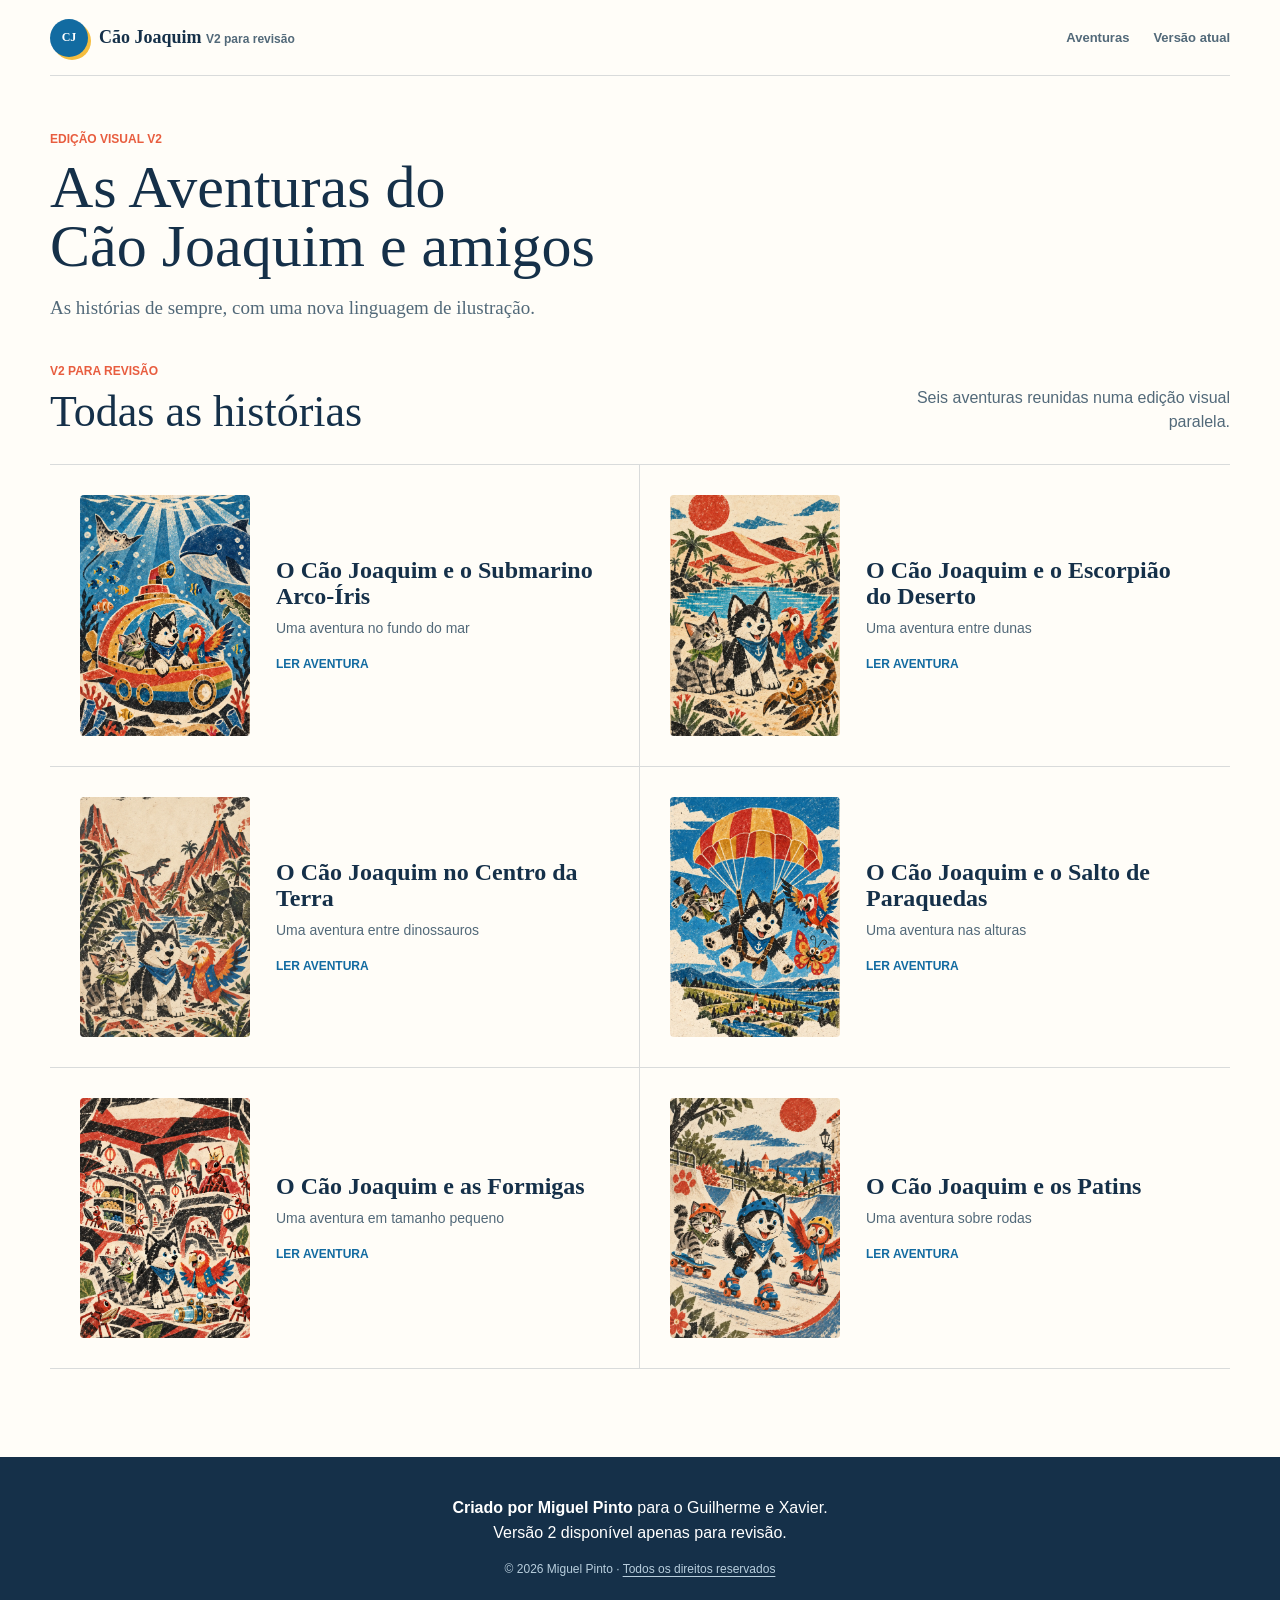
==== v2/index.html @ 0d3d70e2 "Add complete illustrated V2 collection" ====
<!doctype html>
<html lang="pt-PT">
<head>
  <meta charset="utf-8">
  <meta name="viewport" content="width=device-width, initial-scale=1, viewport-fit=cover">
  <meta name="description" content="Versão 2 das Aventuras do Cão Joaquim e amigos, disponível para revisão.">
  <meta name="theme-color" content="#f3eadb">
  <meta name="copyright" content="© 2026 Miguel Pinto. Todos os direitos reservados.">
  <title>V2 · As Aventuras do Cão Joaquim e amigos</title>
  <link rel="icon" href="../assets/favicon.svg" type="image/svg+xml">
  <link rel="preload" as="image" href="books/cao-joaquim-submarino/images/cover.webp?v=20261001-v2">
  <link rel="preload" as="image" href="books/cao-joaquim-deserto/images/cover.webp?v=20261001-v2">
  <link rel="preload" as="image" href="books/cao-joaquim-centro-terra/images/cover.webp?v=20261001-v2">
  <link rel="preload" as="image" href="books/cao-joaquim-paraquedas/images/cover.webp?v=20261001-v2">
  <link rel="preload" as="image" href="books/cao-joaquim-formigas/images/cover.webp?v=20261001-v2">
  <link rel="preload" as="image" href="books/cao-joaquim-patins/images/cover.webp?v=20261001-v2">
  <link rel="stylesheet" href="../assets/css/site.css">
</head>
<body class="library-body">
  <header class="library-header">
    <a class="brand" href="index.html" aria-label="Página inicial da versão 2">
      <span class="brand-mark" aria-hidden="true">CJ</span>
      <span>Cão Joaquim <small>V2 para revisão</small></span>
    </a>
    <nav aria-label="Navegação principal">
      <a href="#aventuras">Aventuras</a>
      <a href="../index.html">Versão atual</a>
    </nav>
  </header>

  <main>
    <section class="collection-intro" aria-labelledby="collection-title">
      <p class="eyebrow">Edição visual V2</p>
      <h1 id="collection-title">As Aventuras do<br>Cão Joaquim e amigos</h1>
      <p>As histórias de sempre, com uma nova linguagem de ilustração.</p>
    </section>

    <section class="books-section" id="aventuras" aria-labelledby="books-title">
      <div class="section-heading">
        <div>
          <p class="section-kicker">V2 para revisão</p>
          <h2 id="books-title">Todas as histórias</h2>
        </div>
        <p>Seis aventuras reunidas numa edição visual paralela.</p>
      </div>
      <div class="book-grid" id="bookGrid" aria-label="Livros da versão 2"></div>
    </section>
  </main>

  <footer class="library-footer">
    <p><strong>Criado por Miguel Pinto</strong> para o Guilherme e Xavier.</p>
    <p>Versão 2 disponível apenas para revisão.</p>
    <p>© 2026 Miguel Pinto · <a href="../direitos.html">Todos os direitos reservados</a></p>
  </footer>
  <script src="../assets/js/library.js?v=20261001-v2"></script>
</body>
</html>
---- assets/css/site.css ----
:root {
  --sky: #eaf7fc;
  --paper: #fffdf8;
  --white: #ffffff;
  --ink: #153049;
  --muted: #526979;
  --blue: #126ba1;
  --blue-dark: #0a507d;
  --coral: #e85d3f;
  --sun: #f5bd3e;
  --seafoam: #ccefe5;
  --line: rgba(21, 48, 73, .16);
  --shadow: rgba(17, 55, 80, .16);
}

* { box-sizing: border-box; letter-spacing: 0; }
html { scroll-behavior: smooth; }
html, body { min-height: 100%; margin: 0; }
body {
  color: var(--ink);
  background: var(--sky);
  font-family: Arial, Helvetica, sans-serif;
  -webkit-font-smoothing: antialiased;
}
button, img, a { -webkit-tap-highlight-color: transparent; }
a { color: inherit; }
img { max-width: 100%; }

/* Shared */
.eyebrow, .section-kicker {
  margin: 0 0 12px;
  color: var(--coral);
  font-size: 12px;
  font-weight: 800;
  text-transform: uppercase;
}
.library-header a:focus-visible,
.library-card:focus-visible,
.nav-button:focus-visible,
.reader-home:focus-visible {
  outline: 3px solid var(--coral);
  outline-offset: 3px;
}

/* Library */
.library-body { background: var(--paper); }
.library-header {
  width: min(1180px, calc(100% - 40px));
  min-height: 76px;
  margin: 0 auto;
  display: flex;
  align-items: center;
  justify-content: space-between;
  gap: 24px;
  border-bottom: 1px solid var(--line);
}
.brand {
  display: inline-flex;
  align-items: center;
  gap: 11px;
  font-family: Georgia, "Times New Roman", serif;
  font-size: 18px;
  font-weight: 700;
  text-decoration: none;
}
.brand small { color: var(--muted); font: 600 12px/1 Arial, Helvetica, sans-serif; }
.brand-mark, .reader-brand {
  width: 38px;
  aspect-ratio: 1;
  display: grid;
  place-items: center;
  flex: 0 0 auto;
  border-radius: 50%;
  color: var(--white);
  background: var(--blue);
  font-size: 12px;
  font-weight: 900;
  box-shadow: 3px 3px 0 var(--sun);
}
.library-header nav { display: flex; align-items: center; gap: 24px; }
.library-header nav a {
  color: var(--muted);
  font-size: 13px;
  font-weight: 700;
  text-decoration: none;
}
.library-header nav a:hover { color: var(--blue); }

.library-body main { overflow: hidden; }
.collection-intro {
  width: min(1180px, calc(100% - 40px));
  margin: 0 auto;
  padding: 56px 0 42px;
}
.collection-intro h1 {
  max-width: 820px;
  margin: 0;
  font: 400 60px/.98 Georgia, "Times New Roman", serif;
}
.collection-intro > p:last-child {
  max-width: 590px;
  margin: 18px 0 0;
  color: var(--muted);
  font: 400 19px/1.5 Georgia, "Times New Roman", serif;
}

.books-section {
  width: min(1180px, calc(100% - 40px));
  margin: 0 auto;
  padding-bottom: 88px;
}
.section-heading {
  display: flex;
  align-items: end;
  justify-content: space-between;
  gap: 30px;
  margin-bottom: 30px;
}
.section-heading h2 { margin: 0; font: 400 44px/1 Georgia, "Times New Roman", serif; }
.section-heading > p { max-width: 350px; margin: 0; color: var(--muted); line-height: 1.5; text-align: right; }
.book-grid { display: grid; grid-template-columns: repeat(2, minmax(0, 1fr)); border-top: 1px solid var(--line); }
.library-card {
  min-width: 0;
  display: grid;
  grid-template-columns: 170px minmax(0, 1fr);
  gap: 26px;
  align-items: center;
  padding: 30px;
  border-bottom: 1px solid var(--line);
  text-decoration: none;
}
.library-card:nth-child(odd) { border-right: 1px solid var(--line); }
.library-card:hover { background: #f4fbfd; }
.card-cover {
  position: relative;
  aspect-ratio: .707 / 1;
  overflow: hidden;
  border-radius: 4px;
  background: #d7edf7;
}
.card-cover img { width: 100%; height: 100%; display: block; object-fit: cover; }
.card-info h3 { margin: 0 0 8px; font: 700 24px/1.08 Georgia, "Times New Roman", serif; }
.card-info p { margin: 0; color: var(--muted); font-size: 14px; line-height: 1.5; }
.card-tag {
  display: inline-block;
  margin-top: 18px;
  color: var(--blue);
  font-size: 12px;
  font-weight: 900;
  text-transform: uppercase;
}
.library-card.soon { color: #6a7780; }
.library-card.soon:hover { background: transparent; }
.placeholder-cover {
  height: 100%;
  display: grid;
  place-items: center;
  border: 2px dashed rgba(21,48,73,.24);
  color: var(--blue);
  background: var(--sky);
  font: 700 42px/1 Georgia, serif;
}
.library-footer {
  padding: 42px 20px;
  color: var(--white);
  background: var(--ink);
  text-align: center;
}
.library-footer p { margin: 0 0 7px; }
.library-footer p:last-child { margin-top: 20px; color: #b8cedd; font-size: 12px; }
.library-footer a { text-underline-offset: 3px; }

/* Reader */
.reader-body { overflow: hidden; background: #d9edf6; }
.site-shell { min-height: 100svh; display: grid; grid-template-rows: 58px minmax(0, 1fr) 72px; }
.site-header {
  position: relative;
  z-index: 3;
  display: grid;
  grid-template-columns: 1fr minmax(0, 2fr) 1fr;
  align-items: center;
  gap: 16px;
  padding: 0 22px;
  border-bottom: 1px solid var(--line);
  background: rgba(255,255,255,.92);
}
.reader-home {
  justify-self: start;
  display: inline-flex;
  align-items: center;
  gap: 8px;
  color: var(--muted);
  font-size: 13px;
  font-weight: 700;
  text-decoration: none;
}
.site-title {
  margin: 0;
  overflow: hidden;
  color: var(--ink);
  font: 400 16px/1 Georgia, "Times New Roman", serif;
  text-align: center;
  text-overflow: ellipsis;
  white-space: nowrap;
}
.reader-brand { width: 34px; justify-self: end; box-shadow: 2px 2px 0 var(--sun); }
.reader { min-height: 0; position: relative; }
.stage {
  width: 100%;
  height: 100%;
  display: grid;
  place-items: center;
  overflow: hidden;
  padding: 14px 24px;
  touch-action: pan-y;
}
.book {
  min-width: 0;
  max-height: 100%;
  display: grid;
  isolation: isolate;
  filter: drop-shadow(0 16px 20px var(--shadow));
  animation: page-in 180ms ease-out both;
}
.book.spread {
  width: min(92vw, calc((100svh - 166px) * 1.64), 1280px);
  grid-template-columns: repeat(2, minmax(0, 1fr));
  aspect-ratio: 1.64 / 1;
}
.book.single {
  width: min(88vw, calc((100svh - 166px) * .82), 640px);
  grid-template-columns: minmax(0, 1fr);
  aspect-ratio: .82 / 1;
}
.book.single.image-view {
  width: min(94vw, calc((100svh - 166px) * 1.414), 1100px);
  aspect-ratio: 1.414 / 1;
}
.book-page {
  position: relative;
  min-width: 0;
  aspect-ratio: .82 / 1;
  overflow: hidden;
  border: 1px solid var(--line);
  background: var(--paper);
}
.book.single.image-view .book-page { aspect-ratio: 1.414 / 1; }
.book.spread .book-page.left { border-right: 0; }
.book.spread .book-page.right { box-shadow: inset 16px 0 18px -22px rgba(0,0,0,.42); }
.image-page { display: flex; align-items: center; justify-content: center; background: #d8edf5; }
.image-page img { width: 100%; height: 100%; display: block; object-fit: contain; user-select: none; -webkit-user-drag: none; }
.cover-page { background: #0f74aa; }
.cover-page img { width: 100%; height: 100%; display: block; object-fit: cover; user-select: none; -webkit-user-drag: none; }
.reader-cover-copy {
  position: absolute;
  inset: 5% 7% auto;
  color: #083e68;
  text-align: center;
  text-shadow: 0 2px 0 rgba(255,255,255,.92), 0 0 12px rgba(255,255,255,.8);
}
.reader-cover-copy h1 { margin: 0; font: 700 32px/.95 Georgia, "Times New Roman", serif; }
.reader-cover-copy p { margin: 6px 0 0; color: #c74630; font: 700 27px/.95 Georgia, "Times New Roman", serif; }
.reader-cover-credit {
  position: absolute;
  inset: auto 8% 3.4%;
  margin: 0;
  color: var(--white);
  font: 700 11px/1.25 Arial, Helvetica, sans-serif;
  text-align: center;
  text-shadow: 0 1px 4px rgba(0,0,0,.7);
}
.text-page, .ending-page, .sound-page {
  display: flex;
  align-items: center;
  justify-content: center;
  padding: 10%;
  background: var(--paper);
}
.text-page::before, .ending-page::before, .sound-page::before {
  content: "";
  position: absolute;
  inset: 4%;
  border: 1px solid rgba(18,107,161,.12);
  pointer-events: none;
}
.story-block { width: min(100%, 420px); position: relative; z-index: 1; }
.story-block h2 { margin: 0 0 20px; color: var(--blue-dark); font: 700 30px/1.05 Georgia, "Times New Roman", serif; }
.story-block p { margin: 0 0 11px; font: 400 15px/1.52 Georgia, "Times New Roman", serif; }
.sound-word {
  display: block;
  margin: 0 0 24px;
  color: var(--coral);
  font: 900 68px/.9 Arial, Helvetica, sans-serif;
  transform: rotate(-3deg);
}
.ending-page .story-block { text-align: center; }
.end-mark { margin-top: 24px !important; color: var(--coral); font-style: italic !important; font-weight: 700 !important; }
.page-number { position: absolute; bottom: 3.2%; color: #8c9ca6; font-size: 10px; line-height: 1; }
.page-number.left { left: 4.2%; }
.page-number.right { right: 4.2%; }
.reader-controls {
  position: relative;
  z-index: 3;
  display: grid;
  grid-template-columns: 48px minmax(130px, 240px) 48px;
  align-items: center;
  justify-content: center;
  gap: 16px;
  padding: 8px 20px 12px;
  border-top: 1px solid var(--line);
  background: rgba(255,255,255,.92);
}
.nav-button {
  width: 48px;
  height: 48px;
  display: grid;
  place-items: center;
  border: 2px solid var(--ink);
  border-radius: 50%;
  color: var(--ink);
  background: var(--white);
  cursor: pointer;
  font-size: 22px;
  transition: background 150ms ease, color 150ms ease;
}
.nav-button:hover:not(:disabled) { color: var(--white); background: var(--ink); }
.nav-button:disabled { border-color: #aebbc3; color: #aebbc3; cursor: default; opacity: .55; }
.reader-position { min-width: 0; text-align: center; }
.reader-position output { display: block; margin: 0 0 8px; color: var(--muted); font-size: 11px; font-weight: 700; }
.progress-track { width: 100%; height: 4px; overflow: hidden; border-radius: 2px; background: #c3d9e5; }
.progress-track span { display: block; width: 0; height: 100%; background: var(--coral); transition: width 180ms ease-out; }
.noscript { position: fixed; inset: 0; z-index: 10; display: grid; place-items: center; padding: 24px; background: var(--sky); text-align: center; }

/* Rights */
.rights-body { background: var(--paper); }
.rights-shell { width: min(760px, calc(100% - 40px)); margin: 0 auto; padding: 64px 0 88px; }
.rights-back { display: inline-block; margin-bottom: 56px; color: var(--muted); font-size: 13px; font-weight: 700; text-decoration: none; }
.rights-shell h1 { margin: 0 0 14px; font: 400 60px/1 Georgia, "Times New Roman", serif; }
.rights-lead { margin: 0 0 42px; color: var(--muted); font: 400 19px/1.5 Georgia, "Times New Roman", serif; }
.rights-content { padding: 34px 0; border-top: 2px solid var(--ink); border-bottom: 1px solid var(--line); }
.rights-content h2 { margin: 32px 0 10px; font: 700 23px/1.15 Georgia, "Times New Roman", serif; }
.rights-content h2:first-child { margin-top: 0; }
.rights-content p, .rights-content li { line-height: 1.65; }
.rights-content li { margin-bottom: 7px; }
.rights-note { margin-top: 28px; color: var(--muted); font-size: 13px; line-height: 1.55; }

@keyframes page-in {
  from { opacity: 0; transform: translateX(var(--entry-x, 0)); }
  to { opacity: 1; transform: translateX(0); }
}

@media (max-width: 900px) {
  .collection-intro h1 { font-size: 52px; }
  .library-card { grid-template-columns: 140px minmax(0, 1fr); }
}

@media (max-width: 720px) {
  .library-header { width: min(100% - 28px, 1180px); min-height: 66px; }
  .library-header nav { gap: 14px; }
  .library-header nav a:first-child { display: none; }
  .brand { font-size: 16px; }
  .brand small { display: block; margin-top: 2px; }
  .collection-intro { width: min(100% - 28px, 1180px); padding: 42px 0 34px; }
  .collection-intro h1 { font-size: 42px; }
  .collection-intro > p:last-child { font-size: 17px; }
  .books-section { width: min(100% - 28px, 1180px); padding-bottom: 64px; }
  .section-heading { align-items: start; flex-direction: column; }
  .section-heading h2 { font-size: 36px; }
  .section-heading > p { text-align: left; }
  .book-grid { grid-template-columns: 1fr; }
  .library-card, .library-card:nth-child(odd) { grid-template-columns: 110px minmax(0, 1fr); padding: 22px 0; border-right: 0; }
  .card-info h3 { font-size: 21px; }

  .site-shell { grid-template-rows: 52px minmax(0, 1fr) 68px; }
  .site-header { grid-template-columns: auto minmax(0, 1fr) auto; padding: 0 12px; gap: 9px; }
  .reader-home span:last-child { display: none; }
  .site-title { font-size: 14px; }
  .reader-brand { width: 30px; font-size: 10px; }
  .stage { padding: 10px 12px; }
  .book.single { width: min(92vw, calc((100svh - 140px) * .82)); }
  .book.single.image-view { width: min(96vw, calc((100svh - 140px) * 1.414)); }
  .story-block h2 { font-size: 26px; }
  .story-block p { font-size: 14px; line-height: 1.45; }
  .sound-word { font-size: 52px; }
  .reader-cover-copy h1 { font-size: 28px; }
  .reader-cover-copy p { font-size: 24px; }
  .reader-controls { grid-template-columns: 46px minmax(100px, 170px) 46px; gap: 10px; padding: 7px 12px 9px; }
  .nav-button { width: 46px; height: 46px; }

  .rights-shell { width: min(100% - 32px, 760px); padding: 46px 0 64px; }
  .rights-back { margin-bottom: 40px; }
  .rights-shell h1 { font-size: 44px; }
}

@media (max-height: 590px) {
  .site-shell { grid-template-rows: 44px minmax(0, 1fr) 58px; }
  .stage { padding: 7px 16px; }
  .book.spread { width: min(92vw, calc((100svh - 116px) * 1.64)); }
  .book.single { width: min(86vw, calc((100svh - 116px) * .82)); }
  .book.single.image-view { width: min(92vw, calc((100svh - 116px) * 1.414)); }
  .story-block h2 { margin-bottom: 12px; font-size: 23px; }
  .story-block p { margin-bottom: 7px; font-size: 12px; line-height: 1.32; }
  .sound-word { margin-bottom: 12px; font-size: 46px; }
  .reader-controls { grid-template-columns: 42px minmax(100px, 180px) 42px; padding: 4px 16px; }
  .nav-button { width: 42px; height: 42px; }
}

@media (prefers-reduced-motion: reduce) {
  html { scroll-behavior: auto; }
  .book, .library-card { animation: none; transition: none; }
  .progress-track span { transition: none; }
}
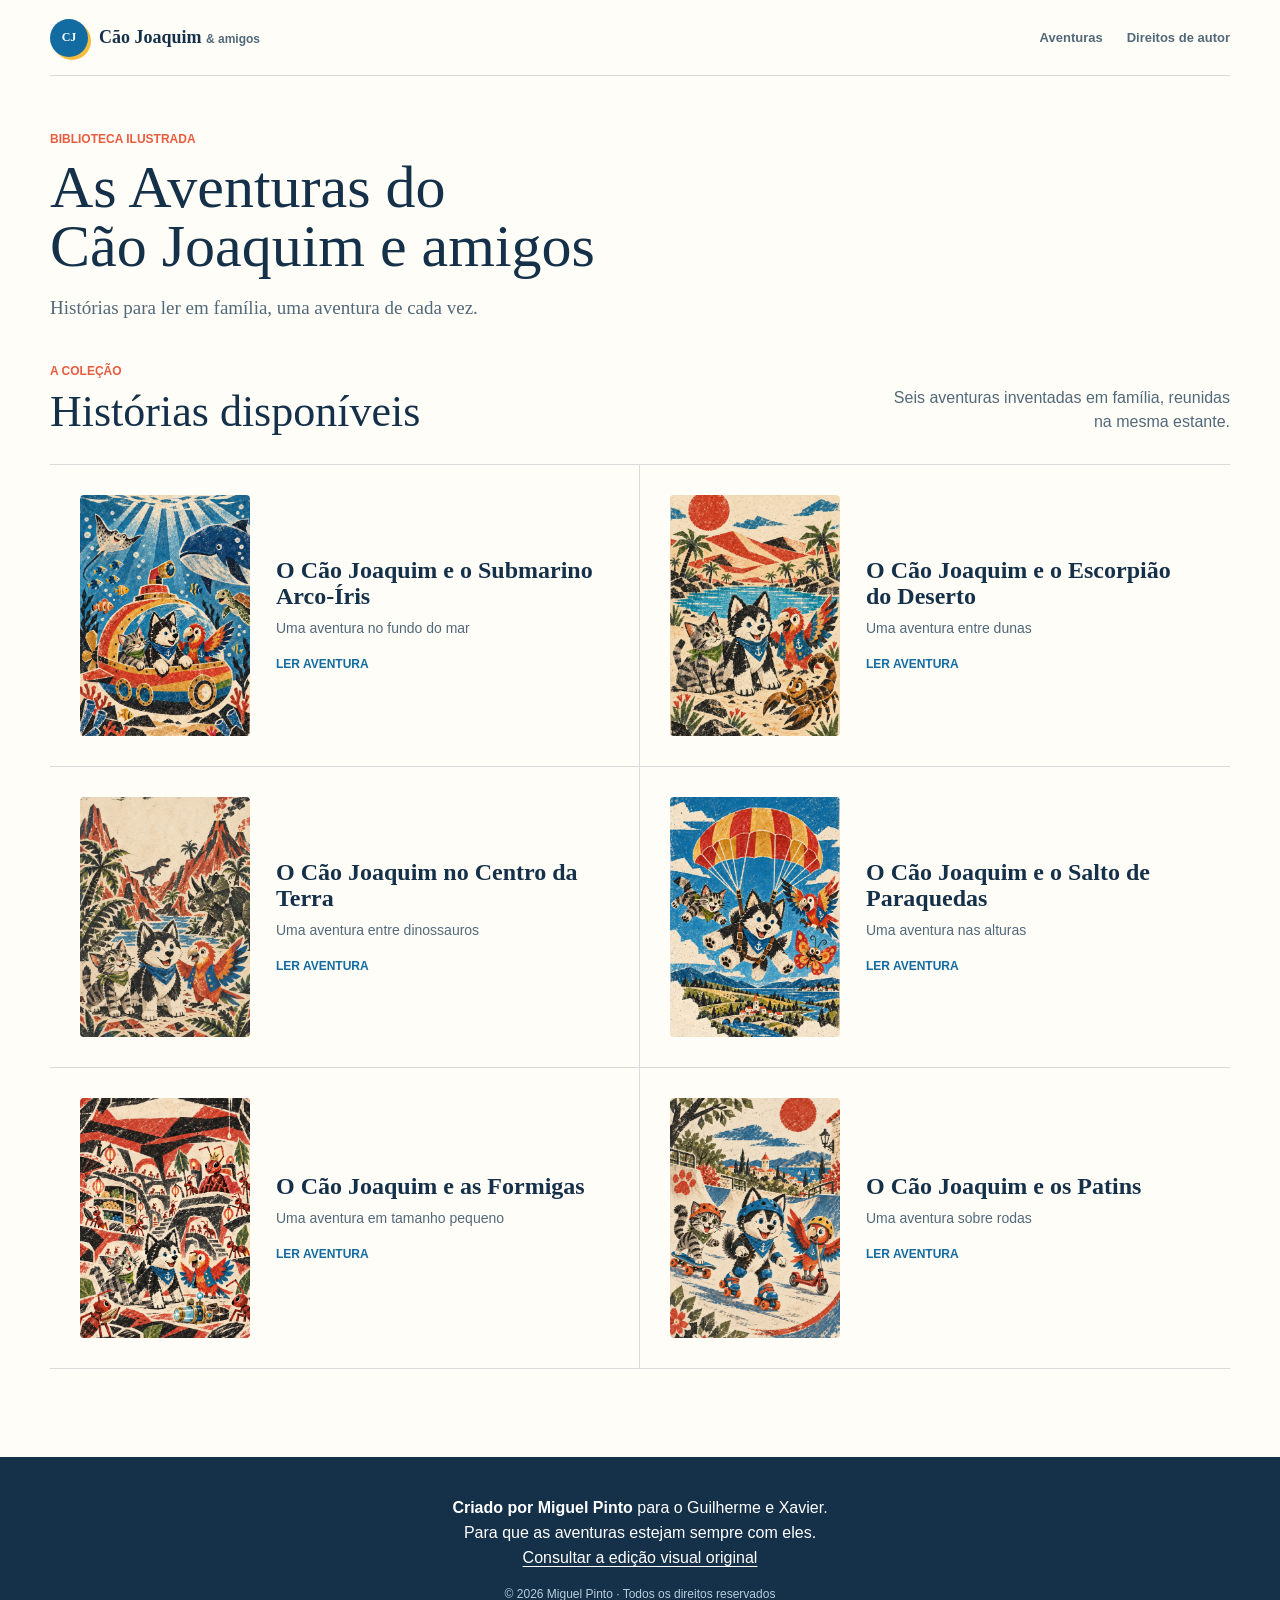
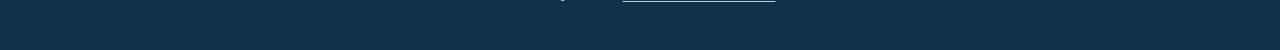
==== commit 8b0276bc: "Promote illustrated edition and archive V1" ====
--- a/v2/index.html
+++ b/v2/index.html
@@ -2,56 +2,17 @@
 <html lang="pt-PT">
 <head>
   <meta charset="utf-8">
-  <meta name="viewport" content="width=device-width, initial-scale=1, viewport-fit=cover">
-  <meta name="description" content="Versão 2 das Aventuras do Cão Joaquim e amigos, disponível para revisão.">
-  <meta name="theme-color" content="#f3eadb">
-  <meta name="copyright" content="© 2026 Miguel Pinto. Todos os direitos reservados.">
-  <title>V2 · As Aventuras do Cão Joaquim e amigos</title>
-  <link rel="icon" href="../assets/favicon.svg" type="image/svg+xml">
-  <link rel="preload" as="image" href="books/cao-joaquim-submarino/images/cover.webp?v=20261001-v2">
-  <link rel="preload" as="image" href="books/cao-joaquim-deserto/images/cover.webp?v=20261001-v2">
-  <link rel="preload" as="image" href="books/cao-joaquim-centro-terra/images/cover.webp?v=20261001-v2">
-  <link rel="preload" as="image" href="books/cao-joaquim-paraquedas/images/cover.webp?v=20261001-v2">
-  <link rel="preload" as="image" href="books/cao-joaquim-formigas/images/cover.webp?v=20261001-v2">
-  <link rel="preload" as="image" href="books/cao-joaquim-patins/images/cover.webp?v=20261001-v2">
-  <link rel="stylesheet" href="../assets/css/site.css">
+  <meta name="viewport" content="width=device-width, initial-scale=1">
+  <meta name="robots" content="noindex">
+  <title>A abrir a edição atual...</title>
+  <link rel="canonical" href="../index.html">
+  <script>
+    const target = new URL("../index.html", window.location.href);
+    target.hash = window.location.hash;
+    window.location.replace(target);
+  </script>
 </head>
-<body class="library-body">
-  <header class="library-header">
-    <a class="brand" href="index.html" aria-label="Página inicial da versão 2">
-      <span class="brand-mark" aria-hidden="true">CJ</span>
-      <span>Cão Joaquim <small>V2 para revisão</small></span>
-    </a>
-    <nav aria-label="Navegação principal">
-      <a href="#aventuras">Aventuras</a>
-      <a href="../index.html">Versão atual</a>
-    </nav>
-  </header>
-
-  <main>
-    <section class="collection-intro" aria-labelledby="collection-title">
-      <p class="eyebrow">Edição visual V2</p>
-      <h1 id="collection-title">As Aventuras do<br>Cão Joaquim e amigos</h1>
-      <p>As histórias de sempre, com uma nova linguagem de ilustração.</p>
-    </section>
-
-    <section class="books-section" id="aventuras" aria-labelledby="books-title">
-      <div class="section-heading">
-        <div>
-          <p class="section-kicker">V2 para revisão</p>
-          <h2 id="books-title">Todas as histórias</h2>
-        </div>
-        <p>Seis aventuras reunidas numa edição visual paralela.</p>
-      </div>
-      <div class="book-grid" id="bookGrid" aria-label="Livros da versão 2"></div>
-    </section>
-  </main>
-
-  <footer class="library-footer">
-    <p><strong>Criado por Miguel Pinto</strong> para o Guilherme e Xavier.</p>
-    <p>Versão 2 disponível apenas para revisão.</p>
-    <p>© 2026 Miguel Pinto · <a href="../direitos.html">Todos os direitos reservados</a></p>
-  </footer>
-  <script src="../assets/js/library.js?v=20261001-v2"></script>
+<body>
+  <p><a href="../index.html">Abrir a edição atual</a></p>
 </body>
 </html>
